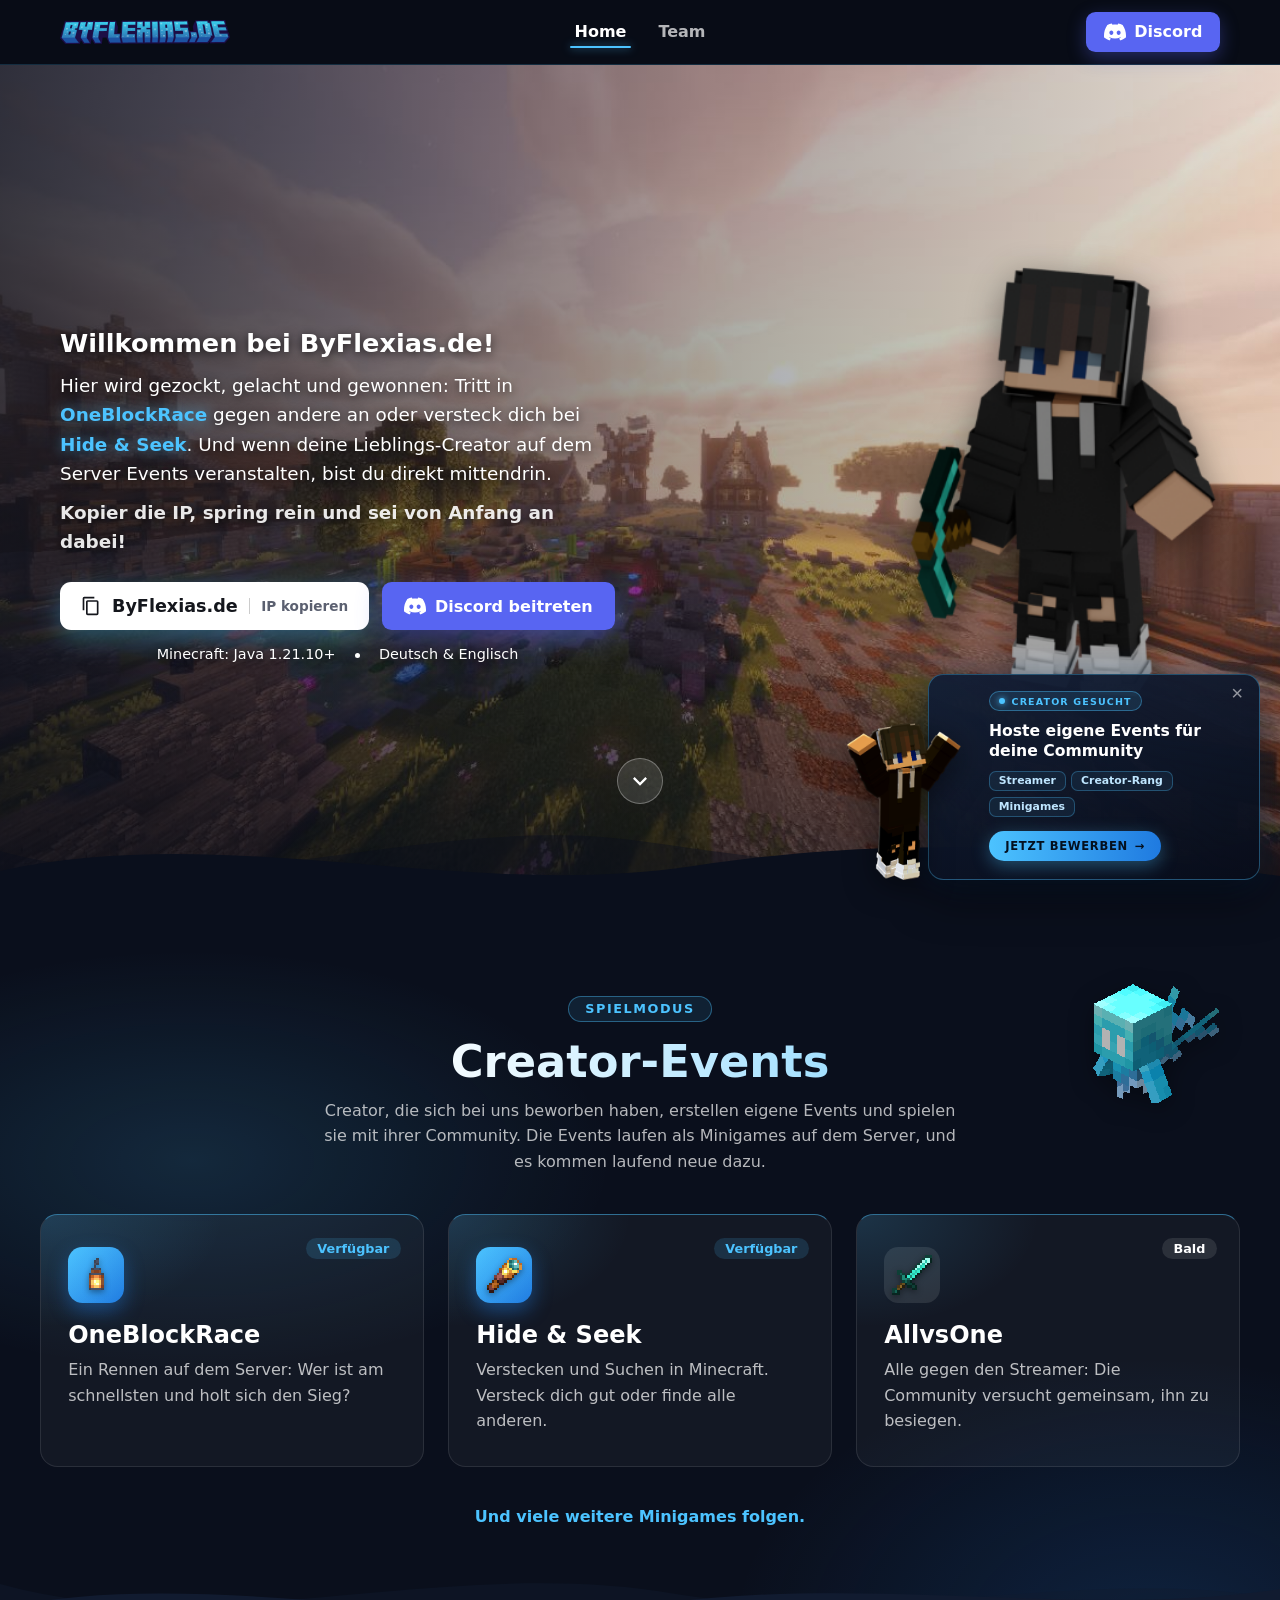
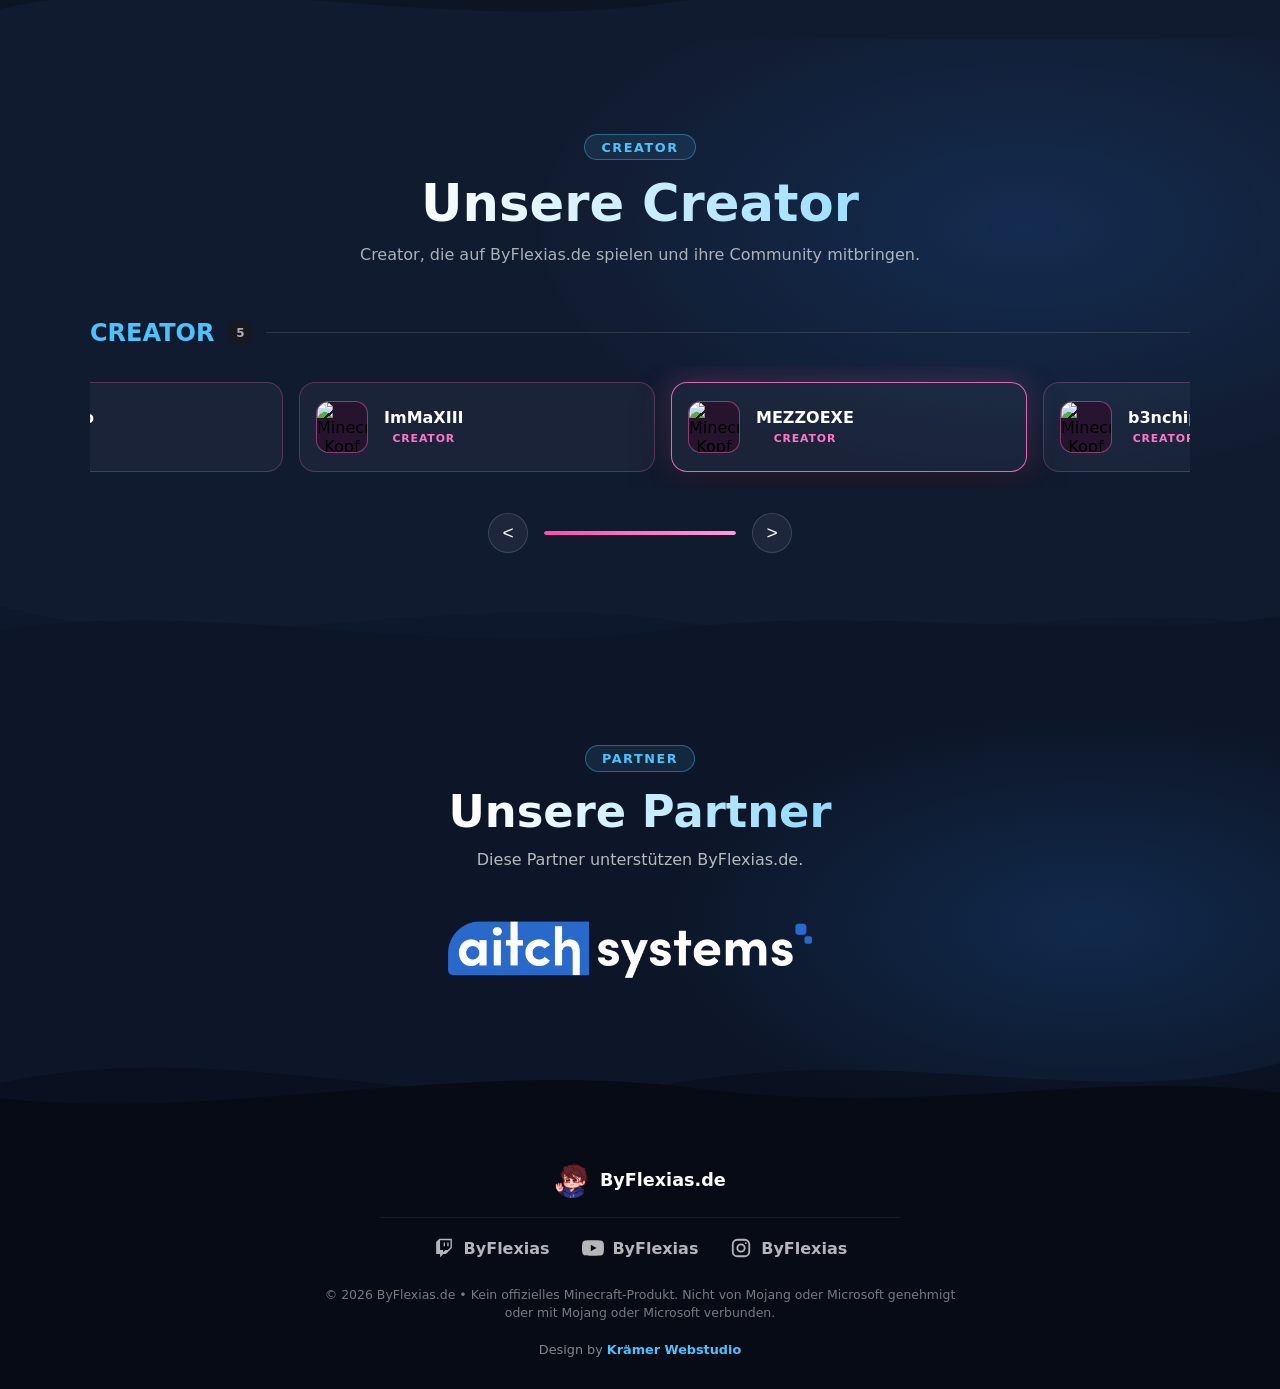
==== ByFlexias.de Webseite/index.html @ 8ac23ba2 "Add files via upload" ====
<!DOCTYPE html>
<html lang="de">
<head>
    <meta charset="UTF-8">
    <meta name="viewport" content="width=device-width, initial-scale=1.0">
    <title>ByFlexias.de</title>
    <link rel="icon" type="image/png" href="assets/favicon.png">
    <link rel="stylesheet" href="style.css">
</head>
<body>
    <header class="navbar">
        <nav class="navbar-inner" aria-label="Hauptnavigation">
            <a class="navbar-brand" href="index.html">
                <img src="assets/wordmark.png" width="1024" height="146" alt="ByFlexias.de">
            </a>
            <button class="menu-button" type="button" aria-label="Menü öffnen" aria-expanded="false" aria-controls="mobile-navigation">
                <span></span>
                <span></span>
                <span></span>
            </button>
            <div class="mobile-menu" id="mobile-navigation">
                <ul class="nav-links">
                    <li><a href="index.html" aria-current="page">Home</a></li>
                    <li><a href="team.html">Team</a></li>
                </ul>
                <a class="discord-button" href="https://discord.gg/Vau8VKJvXy" target="_blank" rel="noopener noreferrer">
                    <svg viewBox="0 0 24 24" width="22" height="22" aria-hidden="true" focusable="false">
                        <path fill="currentColor" d="M20.317 4.3698a19.7913 19.7913 0 00-4.8851-1.5152.0741.0741 0 00-.0785.0371c-.211.3753-.4447.8648-.6083 1.2495-1.8447-.2762-3.68-.2762-5.4868 0-.1636-.3933-.4058-.8742-.6177-1.2495a.077.077 0 00-.0785-.037 19.7363 19.7363 0 00-4.8852 1.515.0699.0699 0 00-.0321.0277C.5334 9.0458-.319 13.5799.0992 18.0578a.0824.0824 0 00.0312.0561c2.0528 1.5076 4.0413 2.4228 5.9929 3.0294a.0777.0777 0 00.0842-.0276c.4616-.6304.8731-1.2952 1.226-1.9942a.076.076 0 00-.0416-.1057c-.6528-.2476-1.2743-.5495-1.8722-.8923a.077.077 0 01-.0076-.1277c.1258-.0943.2517-.1923.3718-.2914a.0743.0743 0 01.0776-.0105c3.9278 1.7933 8.18 1.7933 12.0614 0a.0739.0739 0 01.0785.0095c.1202.099.246.1981.3728.2924a.077.077 0 01-.0066.1276 12.2986 12.2986 0 01-1.873.8914.0766.0766 0 00-.0407.1067c.3604.698.7719 1.3628 1.225 1.9932a.076.076 0 00.0842.0286c1.961-.6067 3.9495-1.5219 6.0023-3.0294a.077.077 0 00.0313-.0552c.5004-5.177-.8382-9.6739-3.5485-13.6604a.061.061 0 00-.0312-.0286zM8.02 15.3312c-1.1825 0-2.1569-1.0857-2.1569-2.419 0-1.3332.9555-2.4189 2.157-2.4189 1.2108 0 2.1757 1.0952 2.1568 2.419 0 1.3332-.9555 2.4189-2.1569 2.4189zm7.9748 0c-1.1825 0-2.1569-1.0857-2.1569-2.419 0-1.3332.9554-2.4189 2.1569-2.4189 1.2108 0 2.1757 1.0952 2.1568 2.419 0 1.3332-.946 2.4189-2.1568 2.4189z"/>
                    </svg>
                    <span>Discord</span>
                </a>
            </div>
        </nav>
    </header>

    <section class="hero">
        <div class="hero-inner">
            <div class="hero-text">
                <div class="hero-lead">
                    <h1 class="lead-title">Willkommen bei ByFlexias.de!</h1>
                    <p>Hier wird gezockt, gelacht und gewonnen: Tritt in <b>OneBlockRace</b> gegen andere an oder
                    versteck dich bei <b>Hide &amp; Seek</b>. Und wenn deine Lieblings-Creator auf dem Server
                    Events veranstalten, bist du direkt mittendrin.</p>
                    <span>Kopier die IP, spring rein und sei von Anfang an dabei!</span>
                </div>
                <div class="hero-cta">
                <div class="hero-actions">
                    <button class="copy-button" type="button" data-copy="ByFlexias.de" aria-live="polite">
                        <svg viewBox="0 0 24 24" width="20" height="20" aria-hidden="true" focusable="false">
                            <path fill="currentColor" d="M16 1H4a2 2 0 00-2 2v14h2V3h12V1zm3 4H8a2 2 0 00-2 2v14a2 2 0 002 2h11a2 2 0 002-2V7a2 2 0 00-2-2zm0 16H8V7h11v14z"/>
                        </svg>
                        <span class="copy-label">ByFlexias.de</span>
                        <span class="copy-hint">IP kopieren</span>
                    </button>
                    <a class="discord-button discord-button-hero" href="https://discord.gg/Vau8VKJvXy" target="_blank" rel="noopener noreferrer">
                        <svg viewBox="0 0 24 24" width="22" height="22" aria-hidden="true" focusable="false">
                            <path fill="currentColor" d="M20.317 4.3698a19.7913 19.7913 0 00-4.8851-1.5152.0741.0741 0 00-.0785.0371c-.211.3753-.4447.8648-.6083 1.2495-1.8447-.2762-3.68-.2762-5.4868 0-.1636-.3933-.4058-.8742-.6177-1.2495a.077.077 0 00-.0785-.037 19.7363 19.7363 0 00-4.8852 1.515.0699.0699 0 00-.0321.0277C.5334 9.0458-.319 13.5799.0992 18.0578a.0824.0824 0 00.0312.0561c2.0528 1.5076 4.0413 2.4228 5.9929 3.0294a.0777.0777 0 00.0842-.0276c.4616-.6304.8731-1.2952 1.226-1.9942a.076.076 0 00-.0416-.1057c-.6528-.2476-1.2743-.5495-1.8722-.8923a.077.077 0 01-.0076-.1277c.1258-.0943.2517-.1923.3718-.2914a.0743.0743 0 01.0776-.0105c3.9278 1.7933 8.18 1.7933 12.0614 0a.0739.0739 0 01.0785.0095c.1202.099.246.1981.3728.2924a.077.077 0 01-.0066.1276 12.2986 12.2986 0 01-1.873.8914.0766.0766 0 00-.0407.1067c.3604.698.7719 1.3628 1.225 1.9932a.076.076 0 00.0842.0286c1.961-.6067 3.9495-1.5219 6.0023-3.0294a.077.077 0 00.0313-.0552c.5004-5.177-.8382-9.6739-3.5485-13.6604a.061.061 0 00-.0312-.0286zM8.02 15.3312c-1.1825 0-2.1569-1.0857-2.1569-2.419 0-1.3332.9555-2.4189 2.157-2.4189 1.2108 0 2.1757 1.0952 2.1568 2.419 0 1.3332-.9555 2.4189-2.1569 2.4189zm7.9748 0c-1.1825 0-2.1569-1.0857-2.1569-2.419 0-1.3332.9554-2.4189 2.1569-2.4189 1.2108 0 2.1757 1.0952 2.1568 2.419 0 1.3332-.946 2.4189-2.1568 2.4189z"/>
                        </svg>
                        <span>Discord beitreten</span>
                    </a>
                </div>
                <ul class="server-info">
                    <li>Minecraft: Java 1.21.10+</li>
                    <li>Deutsch &amp; Englisch</li>
                </ul>
                </div>
            </div>
            <img class="hero-skin" src="assets/skin.png" width="262" height="366" alt="">
        </div>
        <a class="scroll-hint" href="#spielmodi" aria-label="Zu den Spielmodi scrollen">
            <svg viewBox="0 0 24 24" width="28" height="28" aria-hidden="true"><path fill="currentColor" d="M7.4 8.6L12 13.2l4.6-4.6L18 10l-6 6-6-6z"/></svg>
        </a>
    </section>

    <section class="modes" id="spielmodi">
        <div class="wave" aria-hidden="true"><svg viewBox="0 0 1440 90" preserveAspectRatio="none"><path class="wave-back" d="M0 40 C240 100 480 0 720 30 C960 60 1200 90 1440 20 L1440 90 L0 90 Z"/><path d="M0 60 C260 10 520 90 780 55 C1040 20 1240 40 1440 65 L1440 90 L0 90 Z"/></svg></div>
        <div class="modes-inner reveal">
            <img class="modes-allay" src="assets/allay.png" width="240" height="240" alt="">
            <span class="modes-eyebrow">Spielmodus</span>
            <h2 class="modes-title">Creator-Events</h2>
            <p class="modes-sub">Creator, die sich bei uns beworben haben, erstellen eigene Events und spielen sie mit ihrer Community. Die Events laufen als Minigames auf dem Server, und es kommen laufend neue dazu.</p>
            <div class="modes-grid">
                <article class="mode-card reveal">
                    <div class="mode-icon"><img src="assets/icon-oneblockrace.png" width="40" height="40" alt=""></div>
                    <span class="mode-tag">Verfügbar</span>
                    <h3>OneBlockRace</h3>
                    <p>Ein Rennen auf dem Server: Wer ist am schnellsten und holt sich den Sieg?</p>
                </article>
                <article class="mode-card reveal">
                    <div class="mode-icon"><img src="assets/icon-hide-seek.png" width="40" height="40" alt=""></div>
                    <span class="mode-tag">Verfügbar</span>
                    <h3>Hide &amp; Seek</h3>
                    <p>Verstecken und Suchen in Minecraft. Versteck dich gut oder finde alle anderen.</p>
                </article>
                <article class="mode-card mode-card-soon reveal">
                    <div class="mode-icon"><img src="assets/icon-allvsone.png" width="40" height="40" alt=""></div>
                    <span class="mode-tag">Bald</span>
                    <h3>AllvsOne</h3>
                    <p>Alle gegen den Streamer: Die Community versucht gemeinsam, ihn zu besiegen.</p>
                </article>
            </div>
            <p class="modes-more">Und viele weitere Minigames folgen.</p>
        </div>
    </section>

    <section class="creator-section" id="creator">
        <div class="wave" aria-hidden="true"><svg viewBox="0 0 1440 90" preserveAspectRatio="none"><path class="wave-back" d="M0 35 C240 95 500 5 760 45 C1000 80 1220 15 1440 50 L1440 90 L0 90 Z"/><path d="M0 60 C220 15 500 85 740 55 C980 25 1220 70 1440 40 L1440 90 L0 90 Z"/></svg></div>
        <div class="creator-inner reveal">
            <span class="modes-eyebrow">Creator</span>
            <h2 class="creator-title">Unsere Creator</h2>
            <p class="creator-sub">Creator, die auf ByFlexias.de spielen und ihre Community mitbringen.</p>
            <div class="creator-group-head">
                <h3>Creator</h3>
                <span>5</span>
                <i></i>
            </div>
            <div class="creator-grid">
                <article class="creator-card reveal">
                    <img class="creator-avatar" src="https://minotar.net/helm/MEZZOEXE/64.png" width="64" height="64" alt="Minecraft-Kopf von MEZZOEXE" loading="lazy">
                    <div>
                        <h3>MEZZOEXE</h3>
                        <span class="creator-prefix">Creator</span>
                    </div>
                </article>
                <article class="creator-card reveal">
                    <img class="creator-avatar" src="https://minotar.net/helm/b3nchip/64.png" width="64" height="64" alt="Minecraft-Kopf von b3nchip" loading="lazy">
                    <div>
                        <h3>b3nchip</h3>
                        <span class="creator-prefix">Creator</span>
                    </div>
                </article>
                <article class="creator-card reveal">
                    <img class="creator-avatar" src="https://minotar.net/helm/El__Ron/64.png" width="64" height="64" alt="Minecraft-Kopf von El__Ron" loading="lazy">
                    <div>
                        <h3>El__Ron</h3>
                        <span class="creator-prefix">Creator</span>
                    </div>
                </article>
                <article class="creator-card reveal">
                    <img class="creator-avatar" src="https://minotar.net/helm/TV_Zumo/64.png" width="64" height="64" alt="Minecraft-Kopf von TV_Zumo" loading="lazy">
                    <div>
                        <h3>TV_Zumo</h3>
                        <span class="creator-prefix">Creator</span>
                    </div>
                </article>
                <article class="creator-card reveal">
                    <img class="creator-avatar" src="https://minotar.net/helm/ImMaXIII/64.png" width="64" height="64" alt="Minecraft-Kopf von ImMaXIII" loading="lazy">
                    <div>
                        <h3>ImMaXIII</h3>
                        <span class="creator-prefix">Creator</span>
                    </div>
                </article>
            </div>
            <div class="creator-controls" aria-label="Creator-Slider-Steuerung">
                <button class="creator-arrow creator-prev" type="button" aria-label="Vorherige Creator anzeigen">&lt;</button>
                <div class="creator-progress" role="progressbar" aria-label="Creator-Slider-Fortschritt" aria-valuemin="1" aria-valuemax="5" aria-valuenow="1">
                    <span class="creator-progress-fill"></span>
                </div>
                <button class="creator-arrow creator-next" type="button" aria-label="Nächste Creator anzeigen">&gt;</button>
            </div>
        </div>
    </section>

    <section class="aitch" id="partner">
        <div class="wave" aria-hidden="true"><svg viewBox="0 0 1440 90" preserveAspectRatio="none"><path class="wave-back" d="M0 30 C240 90 520 10 760 45 C1000 80 1220 20 1440 50 L1440 90 L0 90 Z"/><path d="M0 55 C220 20 500 85 740 55 C980 25 1220 70 1440 40 L1440 90 L0 90 Z"/></svg></div>
        <div class="aitch-inner reveal">
            <span class="modes-eyebrow">Partner</span>
            <h2 class="modes-title">Unsere Partner</h2>
            <p class="modes-sub">Diese Partner unterstützen ByFlexias.de.</p>
            <div class="partner-grid">
                <a class="partner-card" href="https://aitch.systems/a/ByFlexias" target="_blank" rel="noopener" aria-label="Aitch Systems">
                    <img src="assets/icon-aitch.png" width="4915" height="768" alt="Aitch Systems">
                </a>
            </div>
        </div>
    </section>

    <footer class="footer">
        <div class="wave" aria-hidden="true"><svg viewBox="0 0 1440 90" preserveAspectRatio="none"><path class="wave-back" d="M0 50 C260 0 500 90 760 50 C1020 10 1240 80 1440 30 L1440 90 L0 90 Z"/><path d="M0 65 C240 90 520 25 780 55 C1040 85 1240 35 1440 60 L1440 90 L0 90 Z"/></svg></div>
        <div class="footer-inner">
            <a class="footer-brand" href="index.html">
                <img src="assets/logo-192.png" width="36" height="36" alt="">
                <span>ByFlexias.de</span>
            </a>
            <!-- Profil-Links sind aus dem Namen ByFlexias abgeleitet, bitte prüfen -->
            <ul class="footer-social">
                <li><a href="https://www.twitch.tv/byflexias" target="_blank" rel="noopener" aria-label="Twitch: ByFlexias">
                    <svg viewBox="0 0 24 24" aria-hidden="true"><path fill="currentColor" d="M11.64 5.93h1.43v4.28h-1.43m3.93-4.28H17v4.28h-1.43M7 2L3.43 5.57v12.86h4.28V22l3.57-3.57h2.86L20.57 12V2m-1.43 9.29l-2.86 2.86h-2.86l-2.5 2.5v-2.5H7.71V3.43h11.43z"/></svg>
                    <span>ByFlexias</span></a></li>
                <li><a href="https://www.youtube.com/@ByFlexias" target="_blank" rel="noopener" aria-label="YouTube: ByFlexias">
                    <svg viewBox="0 0 24 24" aria-hidden="true"><path fill="currentColor" d="M23.5 6.2a3 3 0 0 0-2.1-2.1C19.5 3.6 12 3.6 12 3.6s-7.5 0-9.4.5A3 3 0 0 0 .5 6.2C0 8.1 0 12 0 12s0 3.9.5 5.8a3 3 0 0 0 2.1 2.1c1.9.5 9.4.5 9.4.5s7.5 0 9.4-.5a3 3 0 0 0 2.1-2.1c.5-1.9.5-5.8.5-5.8s0-3.9-.5-5.8zM9.6 15.6V8.4l6.2 3.6-6.2 3.6z"/></svg>
                    <span>ByFlexias</span></a></li>
                <li><a href="https://www.instagram.com/byflexias" target="_blank" rel="noopener" aria-label="Instagram: ByFlexias">
                    <svg viewBox="0 0 24 24" aria-hidden="true" fill="none" stroke="currentColor" stroke-width="2"><rect x="3" y="3" width="18" height="18" rx="5"/><circle cx="12" cy="12" r="4"/><circle cx="17.3" cy="6.7" r="1" fill="currentColor" stroke="none"/></svg>
                    <span>ByFlexias</span></a></li>
            </ul>
            <p class="footer-copy">&copy; 2026 ByFlexias.de &bull; Kein offizielles Minecraft-Produkt. Nicht von Mojang oder Microsoft genehmigt oder mit Mojang oder Microsoft verbunden.</p>
            <p class="footer-credit">Design by <a href="https://kraemer-webstudio.de" target="_blank" rel="noopener">Krämer Webstudio</a></p>
        </div>
    </footer>
    <aside class="promo" id="promo" role="dialog" aria-label="Creator gesucht" hidden>
        <img class="promo-skin" src="assets/promo-skin.png" width="287" height="392" alt="">
        <div class="promo-card">
            <button class="promo-close" type="button" aria-label="Schließen">&times;</button>
            <span class="promo-tag"><i></i>Creator gesucht</span>
            <h3 class="promo-title">Hoste eigene Events für deine Community</h3>
            <ul class="promo-chips">
                <li>Streamer</li>
                <li>Creator-Rang</li>
                <li>Minigames</li>
            </ul>
            <a class="promo-button" href="https://discord.gg/Vau8VKJvXy" target="_blank" rel="noopener noreferrer">Jetzt bewerben <span aria-hidden="true">&rarr;</span></a>
        </div>
    </aside>
    <script src="script.js"></script>
</body>
</html>
---- ByFlexias.de Webseite/style.css ----
* {
    box-sizing: border-box;
}

body {
    margin: 0;
    min-height: 100vh;
    background: #14161c;
    font-family: "Segoe UI", system-ui, sans-serif;
}

.navbar {
    background: #0d0f14;
    border-bottom: 1px solid rgba(255, 255, 255, 0.08);
}

.navbar-inner {
    max-width: 1200px;
    margin: 0 auto;
    padding: 0.75rem 1.25rem;
    display: grid;
    grid-template-columns: 1fr auto 1fr;
    align-items: center;
    gap: 1rem;
}

.navbar-inner > .navbar-brand {
    justify-self: start;
}

.navbar-inner > .discord-button {
    justify-self: end;
}

.navbar-brand {
    display: inline-flex;
    align-items: center;
    gap: 0.7rem;
    color: #fff;
    text-decoration: none;
    font-size: 1.35rem;
    font-weight: 800;
    letter-spacing: 0.01em;
}

.navbar-brand img {
    display: block;
    width: 170px;
    height: auto;
}

.discord-button {
    display: inline-flex;
    align-items: center;
    gap: 0.55rem;
    padding: 0.55rem 1.1rem;
    border-radius: 0.6rem;
    background: #5865f2;
    color: #fff;
    text-decoration: none;
    font-weight: 700;
    transition: background 0.15s;
}

.discord-button:hover {
    background: #4752c4;
}

.hero-cta {
    display: flex;
    flex-direction: column;
    align-items: center;
    gap: 1rem;
}

.hero-actions {
    display: flex;
    flex-wrap: wrap;
    align-items: stretch;
    gap: 0.8rem;
}

.discord-button-hero {
    padding: 0.8rem 1.4rem;
    font-size: 1rem;
}

@media (max-width: 820px) {
    .hero-actions {
        justify-content: center;
    }
}

.navbar-brand:focus-visible,
.discord-button:focus-visible {
    outline: 2px solid #fff;
    outline-offset: 3px;
}

.hero {
    position: relative;
    min-height: calc(100vh - 65px);
    display: flex;
    align-items: center;
    overflow: hidden;
    background:
        linear-gradient(180deg, rgba(13, 15, 20, 0.35) 0%, rgba(13, 15, 20, 0.15) 50%, rgba(13, 15, 20, 0.55) 100%),
        url("assets/hero-bg.jpg") center / cover no-repeat;
}

.hero-inner {
    width: 100%;
    max-width: 1200px;
    margin: 0 auto;
    padding: 3rem 1.25rem;
    display: flex;
    align-items: center;
    justify-content: space-between;
    gap: 2rem;
}

.hero-text {
    display: flex;
    flex-direction: column;
    align-items: flex-start;
    gap: 1.6rem;
}

.hero-lead {
    max-width: 34rem;
    margin: 0;
    color: #fff;
    font-size: 1.15rem;
    line-height: 1.6;
    text-shadow: 0 2px 10px rgba(0, 0, 0, 0.75);
}

.lead-title {
    display: block;
    margin-bottom: 0.4rem;
    font-size: 1.6rem;
    font-weight: 800;
}

.hero-lead b {
    color: #4cc3ff;
    font-weight: 700;
}

.hero-lead span {
    display: block;
    margin-top: 0.6rem;
    font-weight: 700;
    color: rgba(255, 255, 255, 0.9);
}

.hero-lead > p {
    margin: 0;
}

.hero-skin {
    height: min(62vh, 440px);
    width: auto;
    filter: drop-shadow(0 14px 26px rgba(0, 0, 0, 0.55));
}

.copy-button {
    display: inline-flex;
    align-items: center;
    gap: 0.7rem;
    padding: 0.8rem 1.3rem;
    border: 0;
    border-radius: 0.7rem;
    background: #fff;
    color: #14161c;
    font: inherit;
    font-weight: 800;
    font-size: 1.1rem;
    cursor: pointer;
    box-shadow: 0 8px 22px rgba(0, 0, 0, 0.35);
    transition: transform 0.15s, background 0.15s;
}

.copy-button:hover {
    transform: translateY(-2px);
}

.copy-button.copied {
    background: #57f287;
}

.copy-hint {
    font-size: 0.85rem;
    font-weight: 600;
    color: #5b6070;
    padding-left: 0.7rem;
    border-left: 1px solid rgba(0, 0, 0, 0.2);
}

.copy-button.copied .copy-hint {
    color: #14361f;
}

.server-info {
    list-style: none;
    margin: 0;
    padding: 0;
    display: flex;
    flex-wrap: wrap;
    justify-content: center;
    gap: 0.4rem 1.2rem;
    font-size: 0.9rem;
    font-weight: 400;
    color: #fff;
    text-shadow: 0 2px 8px rgba(0, 0, 0, 0.7);
}

.server-info li + li::before {
    content: "";
    display: inline-block;
    width: 5px;
    height: 5px;
    margin-right: 1.2rem;
    vertical-align: middle;
    border-radius: 50%;
    background: #fff;
}

@media (max-width: 820px) {
    .server-info {
        justify-content: center;
    }
}

.copy-button:focus-visible {
    outline: 3px solid #fff;
    outline-offset: 3px;
}

@media (max-width: 820px) {
    .hero-inner {
        flex-direction: column;
        text-align: center;
    }

    .hero-text {
        align-items: center;
    }

    .hero-skin {
        height: 260px;
    }
}

@media (prefers-reduced-motion: reduce) {
    .copy-button {
        transition: none;
    }
}

@media (max-width: 420px) {
    .navbar-brand {
        font-size: 1.1rem;
    }

    .navbar .discord-button span {
        display: none;
    }

    .navbar .discord-button {
        padding: 0.6rem;
    }
}

.modes {
    padding: 5rem 1.5rem;
    background: #14161c;
}

.modes-inner {
    max-width: 1200px;
    margin: 0 auto;
    text-align: center;
}

.modes-title {
    margin: 0 0 0.6rem;
    font-size: 2rem;
    font-weight: 800;
    color: #fff;
}

.modes-sub {
    max-width: 36rem;
    margin: 0 auto 2.5rem;
    color: rgba(255, 255, 255, 0.7);
}

.modes-grid {
    display: grid;
    grid-template-columns: repeat(3, 1fr);
    gap: 1.5rem;
    text-align: left;
}

.mode-card {
    padding: 1.6rem;
    border-radius: 0.9rem;
    background: #1c1f27;
    border: 1px solid rgba(255, 255, 255, 0.08);
    border-top: 3px solid #4cc3ff;
    transition: transform 0.2s, border-color 0.2s;
}

.mode-card:hover {
    transform: translateY(-4px);
    border-color: rgba(76, 195, 255, 0.5);
}

.mode-card-soon {
    border-top-style: dashed;
}

.mode-card-soon .mode-tag {
    background: rgba(255, 255, 255, 0.1);
    color: #fff;
}

.modes-more {
    margin: 2rem 0 0;
    color: rgba(255, 255, 255, 0.7);
}

.mode-tag {
    display: inline-block;
    margin-bottom: 0.8rem;
    padding: 0.2rem 0.7rem;
    border-radius: 999px;
    background: rgba(76, 195, 255, 0.15);
    color: #4cc3ff;
    font-size: 0.8rem;
    font-weight: 700;
}

.mode-card h3 {
    margin: 0 0 0.5rem;
    font-size: 1.35rem;
    color: #fff;
}

.mode-card p {
    margin: 0;
    line-height: 1.6;
    color: rgba(255, 255, 255, 0.72);
}

@media (max-width: 820px) {
    .modes-grid {
        grid-template-columns: 1fr;
    }
}

@media (prefers-reduced-motion: reduce) {
    .mode-card {
        transition: none;
    }
}

/* ===== Design-Feinschliff ===== */
.nav-links {
    list-style: none;
    margin: 0;
    padding: 0;
    display: flex;
    justify-content: center;
    gap: 1.4rem;
}

.nav-links a {
    position: relative;
    display: block;
    padding: 0.5rem 0.3rem;
    color: rgba(255, 255, 255, 0.7);
    text-decoration: none;
    font-weight: 700;
    transition: color 0.2s;
}

.nav-links a::after {
    content: "";
    position: absolute;
    left: 0;
    right: 0;
    bottom: 0.1rem;
    height: 2px;
    border-radius: 2px;
    background: #4cc3ff;
    box-shadow: 0 0 8px rgba(76, 195, 255, 0.7);
    transform: scaleX(0);
    transform-origin: left;
    transition: transform 0.25s ease;
}

.nav-links a:hover,
.nav-links a[aria-current="page"] {
    color: #fff;
}

.nav-links a:hover::after,
.nav-links a[aria-current="page"]::after {
    transform: scaleX(1);
}

.nav-links a:focus-visible {
    outline: 2px solid #fff;
    outline-offset: 2px;
}

@media (max-width: 560px) {
    .nav-links {
        gap: 0.6rem;
    }

    .nav-links a {
        padding: 0.4rem 0.4rem;
        font-size: 0.9rem;
    }

}

.mobile-menu {
    display: contents;
}

.mobile-menu > .nav-links {
    justify-self: center;
}

.mobile-menu > .discord-button {
    justify-self: end;
}

.menu-button {
    display: none;
}

@media (max-width: 680px) {
    .navbar {
        position: relative;
        z-index: 10;
    }

    .navbar-inner {
        position: relative;
        grid-template-columns: 1fr auto;
        gap: 0.75rem;
        padding: 0.75rem 1rem;
    }

    .menu-button {
        display: flex;
        width: 44px;
        height: 44px;
        flex-direction: column;
        align-items: center;
        justify-content: center;
        gap: 5px;
        padding: 8px;
        border: 1px solid rgba(255, 255, 255, 0.14);
        border-radius: 0.6rem;
        background: rgba(255, 255, 255, 0.05);
        color: #fff;
        cursor: pointer;
    }

    .menu-button span {
        display: block;
        width: 22px;
        height: 2px;
        border-radius: 2px;
        background: currentColor;
        transition: transform 0.2s, opacity 0.2s;
    }

    .menu-button[aria-expanded="true"] span:first-child {
        transform: translateY(7px) rotate(45deg);
    }

    .menu-button[aria-expanded="true"] span:nth-child(2) {
        opacity: 0;
    }

    .menu-button[aria-expanded="true"] span:last-child {
        transform: translateY(-7px) rotate(-45deg);
    }

    .menu-button:focus-visible,
    .mobile-menu a:focus-visible {
        outline: 2px solid #4cc3ff;
        outline-offset: 3px;
    }

    .mobile-menu {
        position: absolute;
        top: calc(100% + 0.5rem);
        right: 1rem;
        left: 1rem;
        z-index: 20;
        display: none;
        flex-direction: column;
        gap: 0.65rem;
        padding: 0.75rem;
        border: 1px solid rgba(255, 255, 255, 0.14);
        border-radius: 0.8rem;
        background: rgba(13, 15, 20, 0.98);
        box-shadow: 0 16px 36px rgba(0, 0, 0, 0.4);
    }

    .mobile-menu.is-open {
        display: flex;
    }

    .mobile-menu .nav-links {
        flex-direction: column;
        gap: 0.25rem;
    }

    .mobile-menu .nav-links a {
        padding: 0.7rem 0.75rem;
        border-radius: 0.5rem;
    }

    .mobile-menu .nav-links a[aria-current="page"] {
        background: rgba(76, 195, 255, 0.12);
    }

    .mobile-menu .nav-links a::after {
        display: none;
    }

    .mobile-menu .discord-button {
        justify-content: center;
        width: 100%;
    }

    .mobile-menu .discord-button span {
        display: inline;
    }
}

:root {
    --blue: #4cc3ff;
    --blue-deep: #1f7ae0;
    --bg: #0a0f1c;
    --card: rgba(255, 255, 255, 0.04);
}

html {
    scroll-behavior: smooth;
}

body {
    background: var(--bg);
}

.navbar {
    position: sticky;
    top: 0;
    z-index: 10;
    background: #080c16;
    border-bottom: 1px solid rgba(76, 195, 255, 0.18);
}

.navbar-brand img {
    box-shadow: none;
}

.discord-button {
    box-shadow: 0 6px 18px rgba(88, 101, 242, 0.35);
}

.discord-button:hover {
    transform: translateY(-2px);
}

.hero {
    background:
        linear-gradient(90deg, rgba(8, 12, 22, 0.78) 0%, rgba(8, 12, 22, 0.35) 55%, rgba(8, 12, 22, 0.1) 100%),
        linear-gradient(180deg, rgba(8, 12, 22, 0) 70%, rgba(8, 12, 22, 0.55) 100%),
        url("assets/hero-bg.jpg") center / cover no-repeat;
}

.hero-skin {
    position: relative;
    filter: drop-shadow(0 10px 18px rgba(0, 0, 0, 0.45));
}

.hero-lead b {
    text-shadow: 0 0 14px rgba(76, 195, 255, 0.55);
}

.copy-button {
    box-shadow: 0 8px 26px rgba(76, 195, 255, 0.35);
}

.copy-button:hover {
    box-shadow: 0 10px 32px rgba(76, 195, 255, 0.55);
}

.discord-button-hero {
    box-shadow: 0 8px 26px rgba(88, 101, 242, 0.45);
}

.scroll-hint {
    position: absolute;
    left: 50%;
    bottom: 6rem;
    transform: translateX(-50%);
    display: grid;
    place-items: center;
    width: 46px;
    height: 46px;
    border-radius: 50%;
    color: #fff;
    background: rgba(255, 255, 255, 0.12);
    border: 1px solid rgba(255, 255, 255, 0.3);
}

.scroll-hint svg {
    transition: transform 0.2s ease;
}

.scroll-hint:hover {
    background: rgba(76, 195, 255, 0.35);
}

.scroll-hint:hover svg {
    transform: translateY(3px);
}

.modes {
    position: relative;
    padding: 6rem 1.5rem 7rem;
    background:
        radial-gradient(600px 300px at 15% 260px, rgba(76, 195, 255, 0.14), transparent 70%),
        radial-gradient(600px 400px at 90% 100%, rgba(31, 122, 224, 0.18), transparent 70%),
        var(--bg);
}

.footer {
    position: relative;
    margin-top: 0;
    padding: 2.5rem 1.5rem 2rem;
    background: #070b15;
}

.footer-inner {
    max-width: 1200px;
    margin: 0 auto;
    display: flex;
    flex-direction: column;
    align-items: center;
    gap: 1.2rem;
    text-align: center;
}

.footer-brand {
    display: inline-flex;
    align-items: center;
    gap: 0.6rem;
    font-weight: 800;
    font-size: 1.1rem;
    color: #fff;
    text-decoration: none;
}

.footer-brand img {
    border-radius: 50%;
}

.footer-links {
    display: flex;
    flex-wrap: wrap;
    justify-content: center;
    gap: 1.8rem;
    margin: 0;
    padding: 0;
    list-style: none;
}

.footer-links a {
    position: relative;
    padding-bottom: 3px;
    color: rgba(255, 255, 255, 0.7);
    text-decoration: none;
    font-weight: 600;
    transition: color 0.2s;
}

.footer-links a::after {
    content: "";
    position: absolute;
    left: 0;
    bottom: 0;
    width: 100%;
    height: 2px;
    background: var(--blue);
    transform: scaleX(0);
    transform-origin: left;
    transition: transform 0.25s;
}

.footer-links a:hover {
    color: #fff;
}

.footer-links a:hover::after {
    transform: scaleX(1);
}

.footer-social {
    display: flex;
    flex-wrap: wrap;
    justify-content: center;
    gap: 0.8rem 2rem;
    margin: 0;
    padding: 1.2rem 0 0.2rem;
    list-style: none;
    border-top: 1px solid rgba(255, 255, 255, 0.07);
    width: min(520px, 100%);
}

.footer-social a {
    display: inline-flex;
    align-items: center;
    gap: 0.55rem;
    color: rgba(255, 255, 255, 0.7);
    text-decoration: none;
    font-weight: 600;
    transition: color 0.2s, transform 0.2s;
}

.footer-social svg {
    width: 22px;
    height: 22px;
    transition: color 0.2s, filter 0.2s;
}

.footer-social a:hover {
    color: #fff;
    transform: translateY(-2px);
}

.footer-social a:hover svg {
    color: var(--blue);
    filter: drop-shadow(0 0 8px rgba(76, 195, 255, 0.6));
}

.footer-copy {
    margin: 0;
    max-width: 640px;
    font-size: 0.78rem;
    line-height: 1.5;
    color: rgba(255, 255, 255, 0.45);
}

.footer-credit {
    margin: 0;
    font-size: 0.8rem;
    color: rgba(255, 255, 255, 0.5);
}

.footer-credit a {
    color: var(--blue);
    text-decoration: none;
    font-weight: 700;
    transition: color 0.2s;
}

.footer-credit a:hover {
    color: #fff;
}

/* Promo-Karte */
.promo {
    position: fixed;
    right: 1.5rem;
    bottom: 1.5rem;
    z-index: 50;
    width: min(480px, calc(100vw - 2rem));
    padding-left: 90px;
    zoom: 0.85;
    opacity: 0;
    transform: translateY(30px);
    transition: opacity 0.4s, transform 0.4s;
}

.promo[hidden] { display: none; }

.promo.show {
    opacity: 1;
    transform: none;
}

.promo-skin {
    position: absolute;
    left: -6px;
    bottom: 0;
    width: 135px;
    height: auto;
    z-index: 1;
    pointer-events: none;
    filter: drop-shadow(0 8px 18px rgba(0, 0, 0, 0.5));
}

.promo-card {
    position: relative;
    padding: 1.2rem 1.4rem 1.3rem 4.4rem;
    margin-left: 0;
    border-radius: 18px;
    border: 1px solid rgba(76, 195, 255, 0.35);
    background: linear-gradient(160deg, rgba(18, 30, 54, 0.96), rgba(8, 13, 26, 0.96));
    box-shadow: 0 18px 50px rgba(0, 0, 0, 0.55), 0 0 40px rgba(31, 122, 224, 0.2);
}

.promo-close {
    position: absolute;
    top: 0.5rem;
    right: 0.7rem;
    width: 28px;
    height: 28px;
    border: 0;
    background: none;
    color: rgba(255, 255, 255, 0.55);
    font-size: 1.5rem;
    line-height: 1;
    cursor: pointer;
    transition: color 0.2s;
}

.promo-close:hover { color: #fff; }

.promo-tag {
    display: inline-flex;
    align-items: center;
    gap: 0.45rem;
    padding: 0.25rem 0.7rem;
    border-radius: 999px;
    border: 1px solid rgba(76, 195, 255, 0.4);
    background: rgba(76, 195, 255, 0.12);
    color: var(--blue);
    font-size: 0.7rem;
    font-weight: 800;
    letter-spacing: 0.12em;
    text-transform: uppercase;
}

.promo-tag i {
    width: 7px;
    height: 7px;
    border-radius: 50%;
    background: var(--blue);
    box-shadow: 0 0 8px var(--blue);
}

.promo-title {
    margin: 0.7rem 2rem 0.7rem 0;
    font-size: 1.15rem;
    line-height: 1.3;
    color: #fff;
}

.promo-chips {
    display: flex;
    flex-wrap: wrap;
    gap: 0.4rem;
    margin: 0 0 1rem;
    padding: 0;
    list-style: none;
}

.promo-chips li {
    padding: 0.2rem 0.65rem;
    border-radius: 8px;
    border: 1px solid rgba(76, 195, 255, 0.3);
    background: rgba(76, 195, 255, 0.08);
    color: #bfe6ff;
    font-size: 0.8rem;
    font-weight: 600;
}

.promo-button {
    display: inline-flex;
    align-items: center;
    gap: 0.5rem;
    padding: 0.6rem 1.2rem;
    border-radius: 999px;
    background: linear-gradient(90deg, var(--blue), var(--blue-deep));
    color: #04101f;
    font-size: 0.85rem;
    font-weight: 800;
    letter-spacing: 0.06em;
    text-transform: uppercase;
    text-decoration: none;
    box-shadow: 0 6px 20px rgba(76, 195, 255, 0.35);
    transition: transform 0.2s, box-shadow 0.2s;
}

.promo-button:hover {
    transform: translateY(-2px);
    box-shadow: 0 10px 26px rgba(76, 195, 255, 0.5);
}

@media (max-width: 560px) {
    .promo { right: 1rem; bottom: 1rem; padding-left: 0; }
    .promo-skin { display: none; }
    .promo-card { margin-left: 0; padding-left: 1.3rem; }
}

@media (prefers-reduced-motion: reduce) {
    .promo { transition: none; }
}

/* Wellen-Übergänge: Die Farbe der jeweiligen Sektion schwappt in die vorherige hinein */
.wave {
    position: absolute;
    left: 0;
    right: 0;
    top: -89px;
    height: 90px;
    overflow: hidden;
    pointer-events: none;
    color: var(--bg);
}

.aitch .wave { color: #0d1628; }
.footer .wave { color: #070b15; }

.wave svg {
    display: block;
    width: 100%;
    height: 100%;
    fill: currentColor;
}

.wave .wave-back {
    opacity: 0.45;
}

@media (max-width: 560px) {
    .wave { height: 50px; top: -49px; }
}

.aitch {
    position: relative;
    padding: 5rem 1.5rem 8.5rem;
    text-align: center;
    background:
        radial-gradient(600px 300px at 85% 260px, rgba(31, 122, 224, 0.2), transparent 70%),
        #0d1628;
}

.aitch-inner {
    max-width: 800px;
    margin: 0 auto;
}

.partner-grid {
    display: flex;
    flex-wrap: wrap;
    justify-content: center;
    gap: 1.5rem;
    margin-top: 2.5rem;
}

.partner-card {
    display: flex;
    align-items: center;
    justify-content: center;
    width: min(380px, 100%);
    padding: 0.5rem;
    border: 0;
    background: none;
    transition: transform 0.25s, filter 0.25s;
}

.partner-card:hover {
    transform: translateY(-5px);
    filter: drop-shadow(0 8px 24px rgba(31, 122, 224, 0.5));
}

.partner-card img {
    width: 100%;
    height: auto;
    /* Die Punkte rechts am Logo wirken optisch schwer, deshalb leicht nach links */
    transform: translateX(-10px);
}

.creator-section {
    position: relative;
    padding: 6rem 1.5rem 7rem;
    background:
        radial-gradient(700px 360px at 80% 30%, rgba(31, 122, 224, 0.18), transparent 70%),
        #111b30;
}

.creator-section .wave {
    color: #111b30;
}

.creator-inner {
    max-width: 1220px;
    margin: 0 auto;
    text-align: center;
}

.creator-title {
    margin: 0 0 0.55rem;
    font-size: clamp(2.2rem, 5vw, 3.2rem);
    font-weight: 900;
    text-align: center;
    background: linear-gradient(90deg, #fff 30%, var(--blue));
    -webkit-background-clip: text;
    background-clip: text;
    color: transparent;
}

.creator-sub {
    margin: 0 auto;
    max-width: 40rem;
    color: rgba(255, 255, 255, 0.65);
    line-height: 1.6;
    text-align: center;
}

.creator-group-head {
    display: flex;
    align-items: center;
    gap: 0.8rem;
    max-width: 1100px;
    margin: 3.2rem auto 1.2rem;
    text-align: left;
}

.creator-group-head h3 {
    margin: 0;
    color: var(--blue);
    font-size: 1.5rem;
    text-transform: uppercase;
}

.creator-group-head > span {
    display: grid;
    width: 1.65rem;
    height: 1.65rem;
    place-items: center;
    border-radius: 999px;
    background: #171922;
    color: rgba(255, 255, 255, 0.65);
    font-size: 0.75rem;
    font-weight: 700;
}

.creator-group-head i {
    height: 1px;
    flex: 1;
    background: rgba(255, 255, 255, 0.12);
}

.creator-grid {
    display: flex;
    flex-wrap: nowrap;
    justify-content: flex-start;
    gap: 1rem;
    max-width: 1100px;
    margin: 0 auto;
    padding: 1rem 0;
    overflow-x: auto;
    scrollbar-width: none;
    transition: height 0.25s ease;
}

.creator-grid::-webkit-scrollbar {
    display: none;
}

.creator-card {
    --rank: 255, 118, 200;
    position: relative;
    flex: 0 0 calc((100% - 2rem) / 3);
    width: 100%;
    max-width: none;
    min-height: 90px;
    display: flex;
    align-items: center;
    gap: 1rem;
    padding: 0.95rem 1rem;
    overflow: hidden;
    border: 1px solid rgba(var(--rank), 0.25);
    border-radius: 1rem;
    background: var(--card);
    transition: border-color 0.25s, background 0.25s, box-shadow 0.25s;
}

.creator-card.is-active {
    border-color: rgba(var(--rank), 0.85);
    box-shadow: 0 18px 40px rgba(0, 0, 0, 0.4), 0 0 30px rgba(var(--rank), 0.25);
    z-index: 1;
}

.creator-card:hover {
    transform: translateY(-3px);
    border-color: rgba(var(--rank), 0.8);
    box-shadow: 0 18px 40px rgba(0, 0, 0, 0.4), 0 0 30px rgba(var(--rank), 0.22);
}

.creator-avatar {
    flex: 0 0 auto;
    width: 52px;
    height: 52px;
    border: 1px solid rgba(var(--rank), 0.45);
    border-radius: 0.8rem;
    background: rgba(42, 18, 46, 0.85);
    image-rendering: pixelated;
}

.creator-card > div {
    min-width: 0;
}

.creator-prefix {
    display: inline-block;
    margin-top: 0.35rem;
    color: #ff76c8;
    font-size: 0.68rem;
    font-weight: 800;
    letter-spacing: 0.08em;
    text-transform: uppercase;
}

.creator-card h3 {
    margin: 0;
    color: #fff;
    font-size: 1rem;
    white-space: nowrap;
}

.creator-controls {
    display: flex;
    align-items: center;
    justify-content: center;
    gap: 1rem;
    max-width: 22rem;
    margin: 1.6rem auto 0;
}

.creator-arrow {
    display: grid;
    width: 2.5rem;
    height: 2.5rem;
    flex: 0 0 auto;
    place-items: center;
    border: 1px solid rgba(255, 255, 255, 0.14);
    border-radius: 999px;
    background: rgba(255, 255, 255, 0.05);
    color: #fff;
    font-size: 1.2rem;
    cursor: pointer;
    transition: background 0.2s, border-color 0.2s, transform 0.2s;
}

.creator-arrow:hover {
    border-color: rgba(255, 118, 200, 0.65);
    background: rgba(255, 118, 200, 0.15);
    transform: translateY(-2px);
}

.creator-progress {
    position: relative;
    width: 12rem;
    height: 4px;
    overflow: hidden;
    border-radius: 999px;
    background: rgba(255, 255, 255, 0.12);
}

.creator-progress-fill {
    display: block;
    width: 0;
    height: 100%;
    border-radius: inherit;
    background: linear-gradient(90deg, #ff4cad, #ff9add);
}

@media (max-width: 520px) {
    .creator-grid {
        padding-inline: 0;
    }

    .creator-card {
        flex-basis: 100%;
        max-width: none;
    }

    .creator-card.is-active {
        transform: none;
    }

    .creator-controls {
        max-width: 18rem;
    }

    .creator-progress {
        width: 8rem;
    }
}

.page-section {
    min-height: calc(100vh - 65px);
    padding: 6rem 1.5rem;
    background:
        radial-gradient(600px 300px at 15% 0%, rgba(76, 195, 255, 0.14), transparent 70%),
        radial-gradient(600px 400px at 90% 100%, rgba(31, 122, 224, 0.18), transparent 70%),
        var(--bg);
}

.modes-inner {
    position: relative;
}

.modes-allay {
    position: absolute;
    top: -2.5rem;
    right: 0;
    width: 170px;
    height: auto;
    pointer-events: none;
    image-rendering: pixelated;
    filter: drop-shadow(0 6px 12px rgba(0, 0, 0, 0.35));
}

@media (max-width: 1100px) {
    .modes-allay {
        position: static;
        display: block;
        margin: 0 auto 0.5rem;
        width: 110px;
    }
}

.modes-eyebrow {
    display: inline-block;
    margin-bottom: 0.8rem;
    padding: 0.3rem 1rem;
    border-radius: 999px;
    border: 1px solid rgba(76, 195, 255, 0.4);
    background: rgba(76, 195, 255, 0.1);
    color: var(--blue);
    font-size: 0.8rem;
    font-weight: 700;
    letter-spacing: 0.12em;
    text-transform: uppercase;
}

.modes-title {
    font-size: clamp(2rem, 4vw, 2.8rem);
    background: linear-gradient(90deg, #fff 30%, var(--blue));
    -webkit-background-clip: text;
    background-clip: text;
    color: transparent;
}

.modes-sub {
    max-width: 40rem;
    line-height: 1.6;
}

.mode-card {
    position: relative;
    padding: 2rem 1.7rem;
    border-radius: 1.1rem;
    background: var(--card);
    border: 1px solid rgba(255, 255, 255, 0.1);
    border-top: 1px solid rgba(76, 195, 255, 0.5);
    overflow: hidden;
}

.mode-card::before {
    content: "";
    position: absolute;
    inset: 0;
    background: radial-gradient(260px 160px at 0% 0%, rgba(76, 195, 255, 0.16), transparent 70%);
    pointer-events: none;
}

.mode-card:hover {
    transform: translateY(-6px);
    border-color: rgba(76, 195, 255, 0.7);
    box-shadow: 0 18px 40px rgba(0, 0, 0, 0.4), 0 0 30px rgba(76, 195, 255, 0.18);
}

.mode-icon {
    display: grid;
    place-items: center;
    width: 56px;
    height: 56px;
    margin-bottom: 1.1rem;
    border-radius: 0.9rem;
    color: #fff;
    background: linear-gradient(135deg, var(--blue), var(--blue-deep));
    box-shadow: 0 8px 20px rgba(31, 122, 224, 0.45);
}

.mode-icon img {
    display: block;
    image-rendering: pixelated;
    filter: drop-shadow(0 2px 3px rgba(0, 0, 0, 0.4));
}

.mode-card-soon .mode-icon {
    background: rgba(255, 255, 255, 0.1);
    box-shadow: none;
}

.mode-tag {
    position: absolute;
    top: 1.4rem;
    right: 1.4rem;
    margin: 0;
}

.mode-card h3 {
    font-size: 1.5rem;
}

.modes-more {
    margin-top: 2.5rem;
    font-weight: 600;
    color: var(--blue);
}

/* Team-Seite */
.team-page {
    text-align: center;
}

.team-page .modes-sub {
    margin-left: auto;
    margin-right: auto;
}

.team-updated {
    margin: -1.5rem auto 0;
    color: var(--blue);
    font-size: 0.78rem;
    font-weight: 700;
    letter-spacing: 0.05em;
    text-transform: uppercase;
}

.team-overview {
    display: grid;
    grid-template-columns: repeat(2, minmax(0, 170px));
    justify-content: center;
    gap: 1rem;
    margin: 2.5rem auto 0;
}

.team-overview-card {
    display: flex;
    flex-direction: column;
    gap: 0.25rem;
    padding: 1rem 0.75rem;
    border: 1px solid rgba(76, 195, 255, 0.25);
    border-radius: 0.9rem;
    background: var(--card);
    box-shadow: inset 0 1px 0 rgba(255, 255, 255, 0.05);
}

.team-overview-card strong {
    color: var(--blue);
    font-size: 1.8rem;
    line-height: 1;
}

.team-overview-card span {
    color: #aeb9ce;
    font-size: 0.78rem;
    font-weight: 700;
    text-transform: uppercase;
}

@media (max-width: 520px) {
    .team-overview {
        grid-template-columns: repeat(2, minmax(0, 1fr));
        gap: 0.5rem;
    }

    .team-overview-card {
        padding: 0.8rem 0.35rem;
    }

    .team-overview-card strong {
        font-size: 1.5rem;
    }

    .team-overview-card span {
        font-size: 0.65rem;
    }
}

.team-group {
    margin-top: 3.5rem;
}

.team-group-head {
    display: flex;
    align-items: center;
    gap: 1rem;
    max-width: 1100px;
    margin: 0 auto 1.8rem;
    text-align: left;
}

.team-group-title {
    margin: 0;
    font-size: 2rem;
    font-weight: 900;
    color: #fff;
}

.team-group-count {
    display: inline-grid;
    place-items: center;
    min-width: 2.1rem;
    height: 2.1rem;
    padding: 0 0.6rem;
    border-radius: 999px;
    background: rgba(255, 255, 255, 0.06);
    border: 1px solid rgba(255, 255, 255, 0.1);
    font-size: 0.85rem;
    font-weight: 700;
    color: #cfd8ea;
}

.team-group-line {
    flex: 1;
    height: 1px;
    background: linear-gradient(90deg, rgba(255, 255, 255, 0.22), transparent);
}

.team-group-desc {
    margin: 0;
    font-size: 0.95rem;
    color: #8d98ae;
    text-align: right;
}

@media (max-width: 760px) {
    .team-group-head { flex-wrap: wrap; }
    .team-group-line { display: none; }
    .team-group-desc { flex-basis: 100%; text-align: left; }
}

.team-grid {
    display: grid;
    grid-template-columns: repeat(auto-fill, 200px);
    justify-content: start;
    gap: 1.2rem;
    max-width: 1100px;
    margin: 0 auto;
}

.team-card {
    /* Rangfarbe als RGB-Tripel, Admin = Rot */
    --rank: 220, 50, 50;
    position: relative;
    padding: 3rem 0.8rem 0.9rem;
    border-radius: 1rem;
    background: var(--card);
    border: 1px solid rgba(var(--rank), 0.25);
    border-top: 1px solid rgba(var(--rank), 0.6);
    overflow: hidden;
    transition: transform 0.25s, border-color 0.25s, box-shadow 0.25s;
}

.team-card-dev { --rank: 255, 85, 85; }

.team-card::before {
    content: "";
    position: absolute;
    inset: 0;
    background: radial-gradient(220px 180px at 50% 35%, rgba(var(--rank), 0.2), transparent 70%);
    pointer-events: none;
}

.team-card:hover {
    transform: translateY(-6px);
    border-color: rgba(var(--rank), 0.75);
    box-shadow: 0 18px 40px rgba(0, 0, 0, 0.4), 0 0 30px rgba(var(--rank), 0.22);
}

.team-role {
    position: absolute;
    top: 0.8rem;
    left: 50%;
    z-index: 2;
    zoom: 0.75;
    width: 93px;
    height: auto;
    transform: translateX(-50%);
    image-rendering: pixelated;
}

.team-role-wide {
    width: 165px;
}

.team-role-medium {
    width: 129px;
}

.team-skin {
    position: relative;
    display: block;
    width: 160px;
    max-width: 100%;
    height: auto;
    margin: 0 auto 1rem;
    image-rendering: pixelated;
    filter: drop-shadow(0 10px 14px rgba(0, 0, 0, 0.5));
}

.team-card h3 {
    position: relative;
    display: block;
    margin: 0.3rem 0.3rem 0;
    padding: 0.45rem 0.6rem;
    border-radius: 0.6rem;
    border: 1px solid rgba(var(--rank), 0.55);
    background: linear-gradient(180deg, rgba(var(--rank), 0.22), rgba(var(--rank), 0.1));
    box-shadow: inset 0 1px 0 rgba(255, 255, 255, 0.08), 0 0 14px rgba(var(--rank), 0.15);
    font-size: 1rem;
    color: #fff;
}


@media (max-width: 960px) {
    .team-grid { justify-content: center; }
}

@media (max-width: 480px) {
    .team-grid { justify-content: center; }
}

.js-reveal .reveal {
    opacity: 0;
    transform: translateY(28px);
    transition: opacity 0.7s ease, transform 0.7s ease;
}

.js-reveal .reveal.visible {
    opacity: 1;
    transform: none;
}

.js-reveal .mode-card.visible:hover {
    transform: translateY(-6px);
}

@media (prefers-reduced-motion: reduce) {
    .js-reveal .reveal {
        opacity: 1;
        transform: none;
        transition: none;
    }
}

@media (max-width: 820px) {
    .hero {
        background:
            linear-gradient(180deg, rgba(8, 12, 22, 0.6) 0%, rgba(8, 12, 22, 0.3) 60%, var(--bg) 100%),
            url("assets/hero-bg.jpg") center / cover no-repeat;
    }

    .scroll-hint {
        display: none;
    }
}
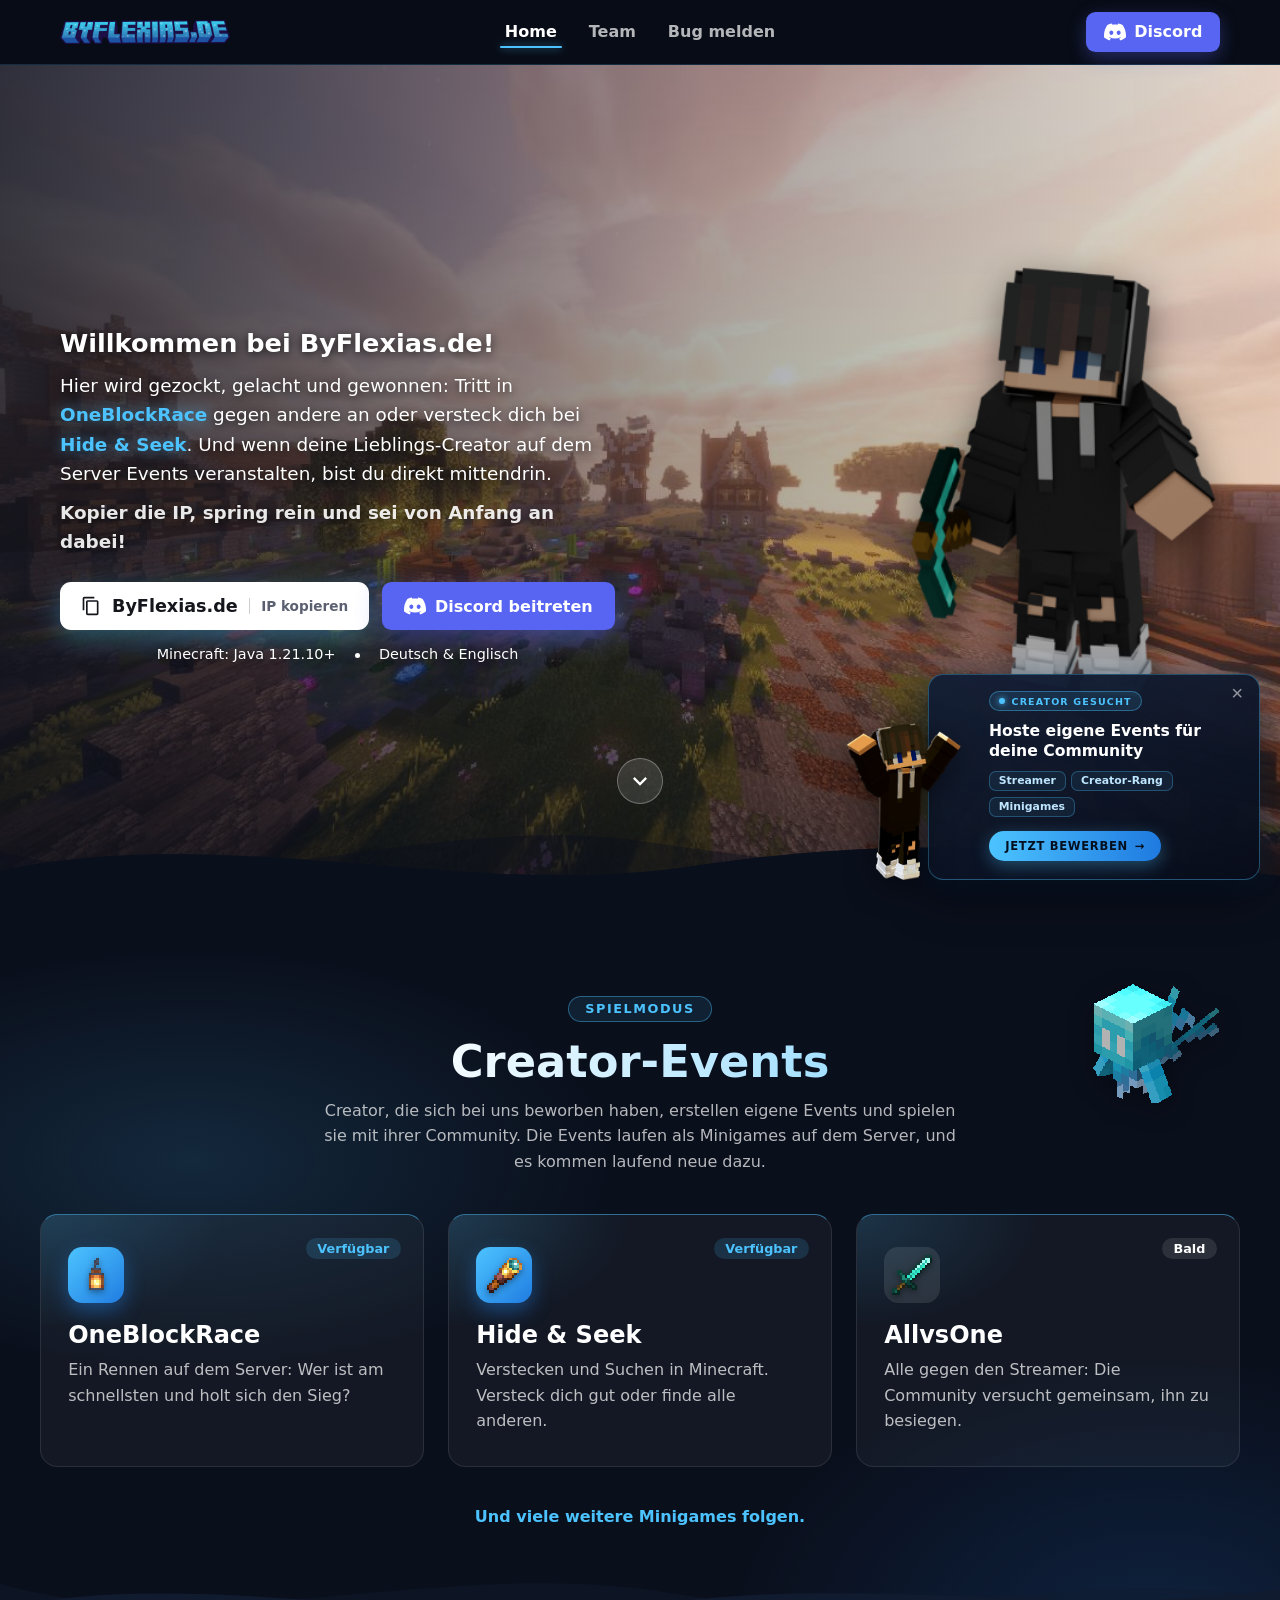
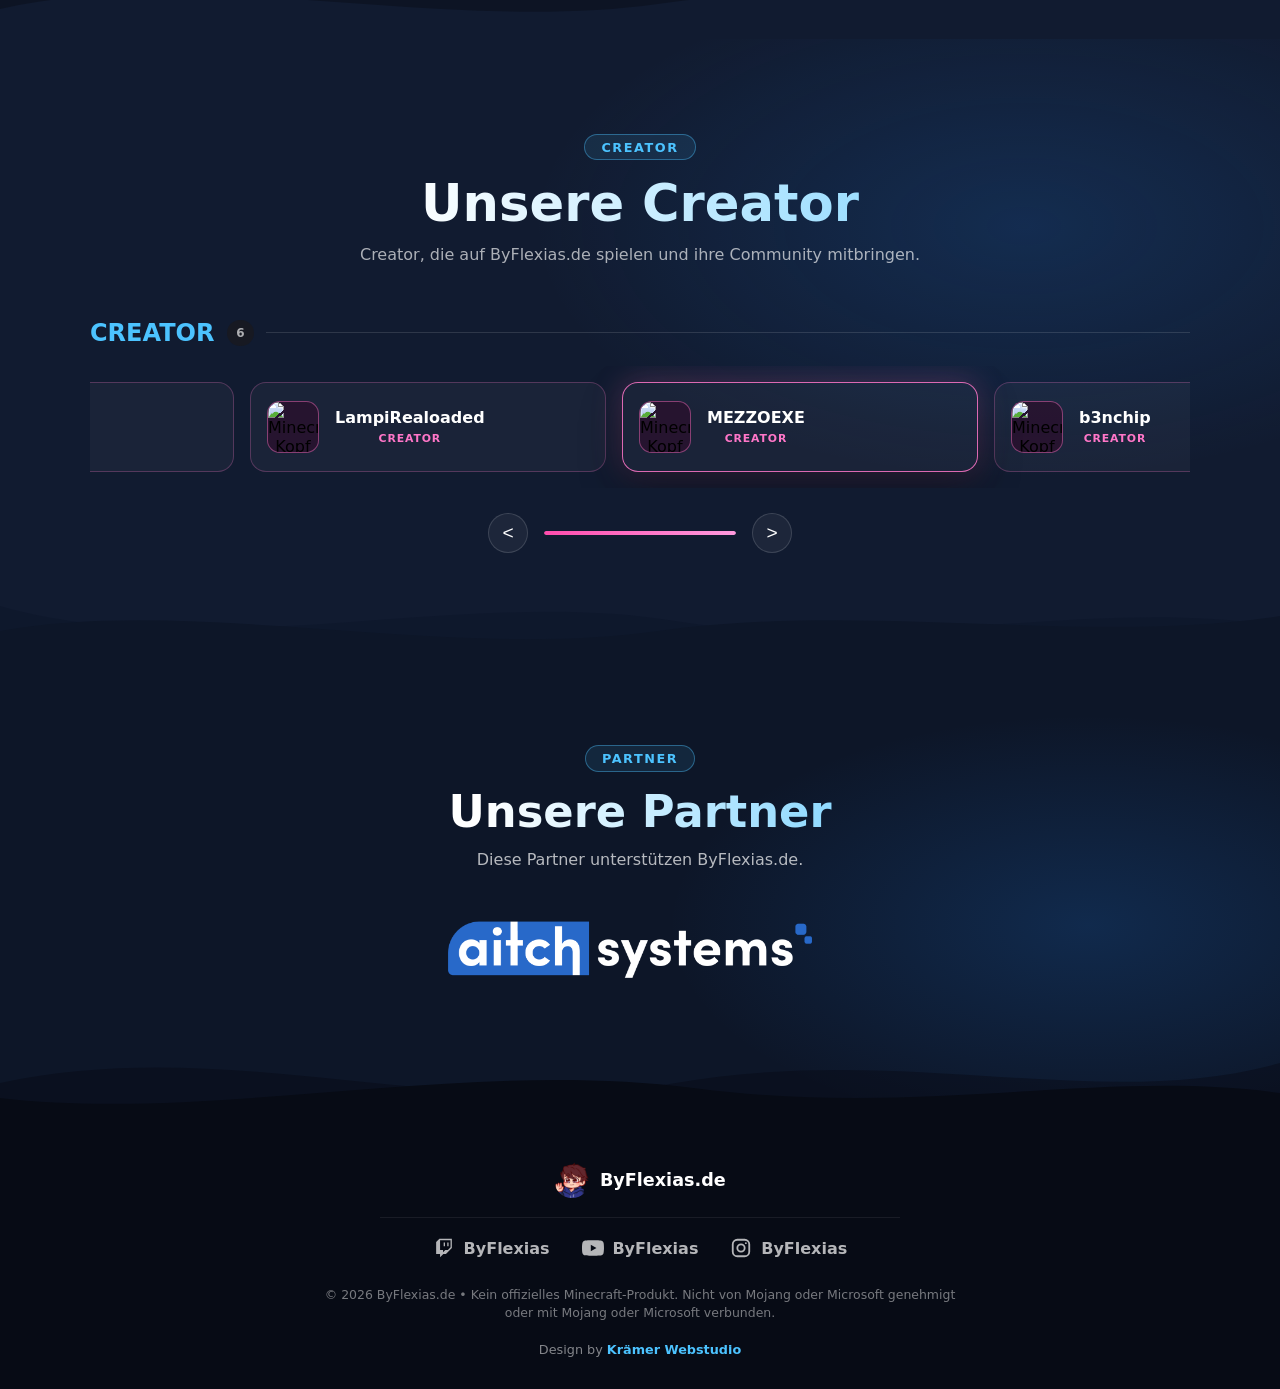
==== commit 36f36a1c: "Add files via upload" ====
--- a/ByFlexias.de Webseite/index.html
+++ b/ByFlexias.de Webseite/index.html
@@ -22,6 +22,7 @@
                 <ul class="nav-links">
                     <li><a href="index.html" aria-current="page">Home</a></li>
                     <li><a href="team.html">Team</a></li>
+                    <li><a href="https://byflexias.de/bugs/report" target="_blank" rel="noopener noreferrer">Bug melden</a></li>
                 </ul>
                 <a class="discord-button" href="https://discord.gg/Vau8VKJvXy" target="_blank" rel="noopener noreferrer">
                     <svg viewBox="0 0 24 24" width="22" height="22" aria-hidden="true" focusable="false">
@@ -111,7 +112,7 @@
             <p class="creator-sub">Creator, die auf ByFlexias.de spielen und ihre Community mitbringen.</p>
             <div class="creator-group-head">
                 <h3>Creator</h3>
-                <span>5</span>
+                <span>6</span>
                 <i></i>
             </div>
             <div class="creator-grid">
@@ -144,9 +145,16 @@
                     </div>
                 </article>
                 <article class="creator-card reveal">
-                    <img class="creator-avatar" src="https://minotar.net/helm/ImMaXIII/64.png" width="64" height="64" alt="Minecraft-Kopf von ImMaXIII" loading="lazy">
-                    <div>
-                        <h3>ImMaXIII</h3>
+                    <img class="creator-avatar" src="https://minotar.net/helm/valone7/64.png" width="64" height="64" alt="Minecraft-Kopf von valone7" loading="lazy">
+                    <div>
+                        <h3>valone7</h3>
+                        <span class="creator-prefix">Creator</span>
+                    </div>
+                </article>
+                <article class="creator-card reveal">
+                    <img class="creator-avatar" src="https://minotar.net/helm/LampiRealoaded/64.png" width="64" height="64" alt="Minecraft-Kopf von LampiRealoaded" loading="lazy">
+                    <div>
+                        <h3>LampiRealoaded</h3>
                         <span class="creator-prefix">Creator</span>
                     </div>
                 </article>
